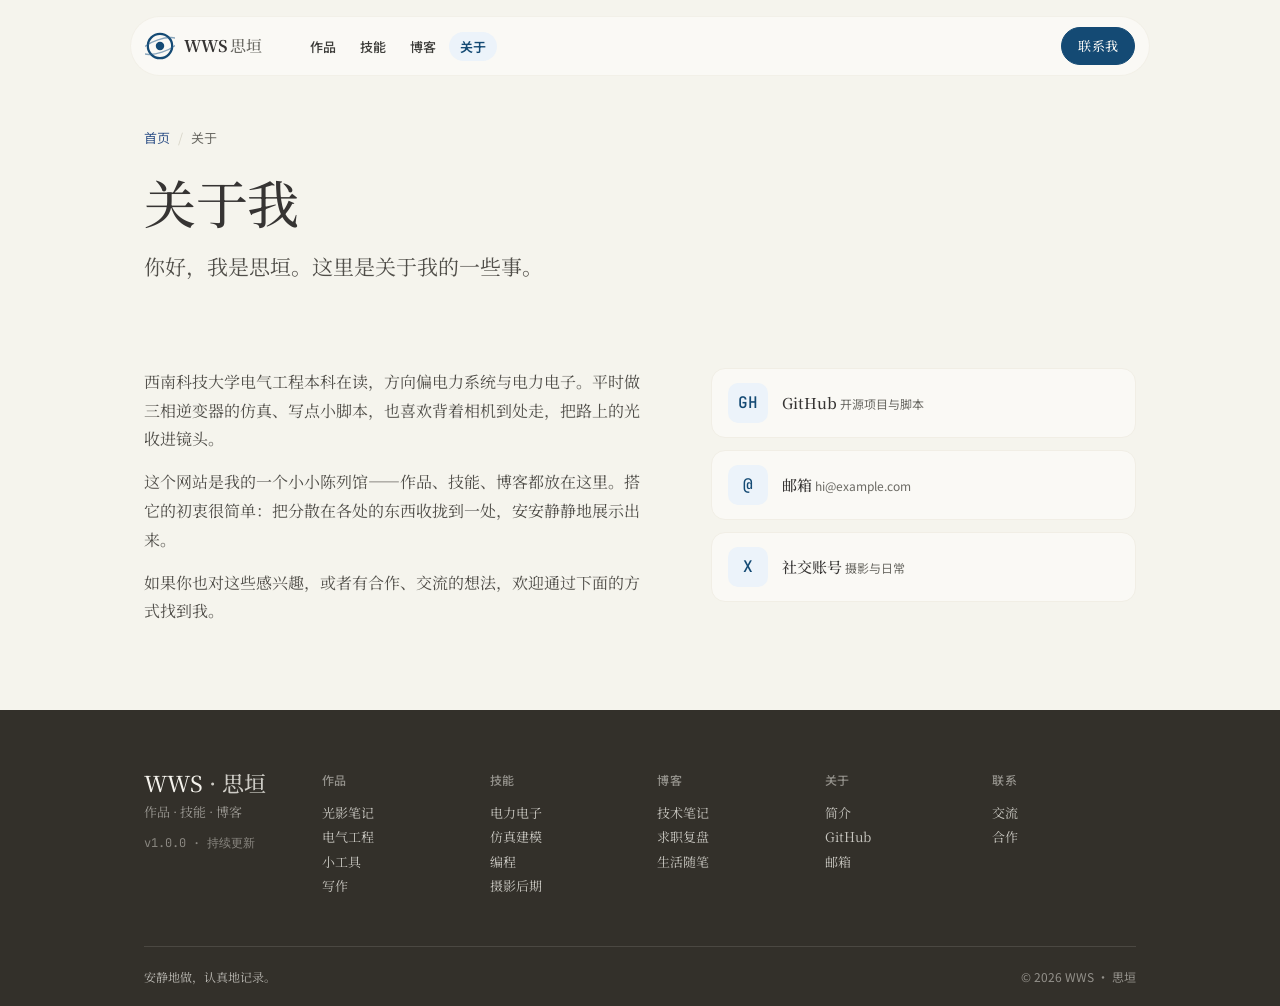
==== about.html @ 66a9cee3 "初始提交：多页面个人作品站" ====
<!doctype html>
<html lang="zh-CN">
<head>
<meta charset="utf-8">
<meta name="viewport" content="width=device-width, initial-scale=1">
<title>关于 · WWS 思垣</title>
<meta name="description" content="关于 WWS。">
<link rel="preconnect" href="https://fonts.googleapis.com">
<link rel="preconnect" href="https://fonts.gstatic.com" crossorigin>
<link href="https://fonts.googleapis.com/css2?family=Noto+Serif+SC:wght@400;500;600;700&family=Noto+Sans+SC:wght@400;500;700&family=JetBrains+Mono:wght@400;500&display=swap" rel="stylesheet">
<link rel="stylesheet" href="styles.css">
</head>
<body>

<a class="skip-link" href="#main">跳到主要内容</a>

<div class="page">

  <header class="nav-wrap">
    <nav class="site-nav" aria-label="主导航">
      <a class="nav-brand" href="index.html">
        <svg class="brand-mark" viewBox="0 0 32 32" aria-hidden="true">
          <circle cx="16" cy="16" r="13" fill="none" stroke="#144a74" stroke-width="2.4"/>
          <ellipse cx="16" cy="16" rx="20" ry="7" fill="none" stroke="#2d618c" stroke-width="1.4" opacity="0.55" transform="rotate(-18 16 16)"/>
          <circle cx="16" cy="16" r="4.5" fill="#144a74"/>
        </svg>
        <b>WWS<span class="cn">思垣</span></b>
      </a>
      <div class="nav-links">
        <a href="works.html">作品</a>
        <a href="skills.html">技能</a>
        <a href="blog.html">博客</a>
        <a href="about.html" class="active" aria-current="page">关于</a>
      </div>
      <div class="nav-actions">
        <a class="btn-primary btn-sm" href="about.html#contact">联系我</a>
      </div>
    </nav>
  </header>

  <main id="main">

    <section class="page-hero">
      <nav class="crumb"><a href="index.html">首页</a><span class="sep">/</span>关于</nav>
      <h1>关于我</h1>
      <p class="lede">你好，我是思垣。这里是关于我的一些事。</p>
    </section>

    <div class="about-wrap">
      <div class="about-bio">
        <p>西南科技大学电气工程本科在读，方向偏电力系统与电力电子。平时做三相逆变器的仿真、写点小脚本，也喜欢背着相机到处走，把路上的光收进镜头。</p>
        <p>这个网站是我的一个小小陈列馆——作品、技能、博客都放在这里。搭它的初衷很简单：把分散在各处的东西收拢到一处，安安静静地展示出来。</p>
        <p>如果你也对这些感兴趣，或者有合作、交流的想法，欢迎通过下面的方式找到我。</p>
      </div>

      <div class="contact-cards" id="contact">
        <a class="contact-card" href="about.html">
          <span class="contact-glyph">GH</span>
          <span class="contact-meta">
            <span class="contact-handle">GitHub</span>
            <span class="contact-sub">开源项目与脚本</span>
          </span>
        </a>
        <a class="contact-card" href="mailto:hi@example.com">
          <span class="contact-glyph">@</span>
          <span class="contact-meta">
            <span class="contact-handle">邮箱</span>
            <span class="contact-sub">hi@example.com</span>
          </span>
        </a>
        <a class="contact-card" href="about.html">
          <span class="contact-glyph">X</span>
          <span class="contact-meta">
            <span class="contact-handle">社交账号</span>
            <span class="contact-sub">摄影与日常</span>
          </span>
        </a>
      </div>
    </div>
  </main>
</div>

<footer class="foot">
  <div class="foot-inner">
    <div class="foot-top">
      <div class="mark">
        <div class="wm-name">WWS<span class="cn"> · 思垣</span></div>
        <div class="wm-sub">作品 · 技能 · 博客</div>
        <div class="wm-ver">v1.0.0 · 持续更新</div>
      </div>
      <div class="foot-cols">
        <div class="foot-col">
          <div class="foot-col-title">作品</div>
          <a href="works.html">光影笔记</a>
          <a href="works.html">电气工程</a>
          <a href="works.html">小工具</a>
          <a href="works.html">写作</a>
        </div>
        <div class="foot-col">
          <div class="foot-col-title">技能</div>
          <a href="skills.html">电力电子</a>
          <a href="skills.html">仿真建模</a>
          <a href="skills.html">编程</a>
          <a href="skills.html">摄影后期</a>
        </div>
        <div class="foot-col">
          <div class="foot-col-title">博客</div>
          <a href="blog.html">技术笔记</a>
          <a href="blog.html">求职复盘</a>
          <a href="blog.html">生活随笔</a>
        </div>
        <div class="foot-col">
          <div class="foot-col-title">关于</div>
          <a href="about.html">简介</a>
          <a href="about.html">GitHub</a>
          <a href="about.html">邮箱</a>
        </div>
        <div class="foot-col">
          <div class="foot-col-title">联系</div>
          <a href="about.html#contact">交流</a>
          <a href="about.html#contact">合作</a>
        </div>
      </div>
    </div>
    <div class="foot-bottom">
      <span class="ethos">安静地做，认真地记录。</span>
      <span>© 2026 WWS · 思垣</span>
    </div>
  </div>
</footer>

</body>
</html>
---- styles.css ----
﻿/* ==========================================================================
   个人作品站 — 设计系统
   风格参考 Mole (mole.fit)：暖色羊皮纸底 + 深海军蓝 + 衬线大标题 + 胶囊导航
   ========================================================================== */

:root {
  /* 底色 */
  --ivory: #faf9f5;          /* 导航 / 按钮底 */
  --parchment: #f5f4ed;      /* 页面主底 */
  --warm-sand: #e8e6dc;      /* 暖沙色 */
  --border-soft: #f1eee5;    /* 柔和描边 */
  --line: #d8d5c8;           /* 发丝线 */
  --line-faint: #edebe1;

  /* 品牌蓝 */
  --brand: #144a74;          /* 深海军蓝 —— 主按钮 */
  --brand-light: #2d618c;
  --brand-tint: #ecf3fa;     /* 浅蓝标签底 */
  --ink: #34558a;            /* 链接蓝 */

  /* 文字色 */
  --near-black: #363433;     /* 大标题 */
  --dark-warm: #3d3d3a;      /* 区块标题 */
  --olive: #504e49;          /* 正文 / 导语 */
  --stone: #6b6a64;          /* 弱化文字 */
  --stone-soft: #8b8a84;

  /* 页脚深色带 */
  --mole-dark: #33302a;
  --mole-ink: #f4f2ec;

  /* 字体 */
  --serif: "Noto Serif SC", "Songti SC", "Source Han Serif SC", "STSong", "SimSun", Georgia, serif;
  --sans: "Noto Sans SC", "PingFang SC", "Hiragino Sans GB", "Microsoft YaHei", -apple-system, BlinkMacSystemFont, sans-serif;
  --mono: "JetBrains Mono", "SF Mono", "Fira Code", Consolas, "Courier New", monospace;

  /* 字号 */
  --text-wordmark: 84px;
  --text-section: 32px;
  --text-title: 21px;
  --text-lede: 16px;
  --text-body: 15px;
  --text-meta: 13px;

  /* 布局 */
  --page-max-width: 1120px;
  --page-desktop-inset: 64px;
  --section-gap: 84px;

  /* 动效 */
  --ease: cubic-bezier(0.4, 0, 0.2, 1);
}

/* ==========================================================================
   基础重置
   ========================================================================== */
*, *::before, *::after { box-sizing: border-box; }

html {
  scroll-behavior: smooth;
  -webkit-text-size-adjust: 100%;
}

body {
  margin: 0;
  font-family: var(--sans);
  font-size: var(--text-body);
  line-height: 1.6;
  color: var(--olive);
  background: var(--parchment);
  -webkit-font-smoothing: antialiased;
  -moz-osx-font-smoothing: grayscale;
  text-rendering: optimizeLegibility;
}

a {
  color: var(--ink);
  text-decoration: none;
  transition: color 0.15s;
}

img, svg { display: block; max-width: 100%; }
ul, ol { margin: 0; padding: 0; list-style: none; }
h1, h2, h3, h4, p, figure { margin: 0; }

/* ==========================================================================
   页面容器
   ========================================================================== */
.page {
  max-width: var(--page-max-width);
  margin: 0 auto;
  background: var(--parchment);
  padding: 16px var(--page-desktop-inset) 0;
  animation: fadeIn 0.5s var(--ease) both;
}

@keyframes fadeIn {
  from { opacity: 0; transform: translateY(6px); }
  to { opacity: 1; transform: translateY(0); }
}

.skip-link {
  position: absolute;
  left: -9999px;
  top: 0;
  padding: 10px 18px;
  background: var(--brand);
  color: var(--ivory);
  border-radius: 0 0 10px 0;
  z-index: 999;
}
.skip-link:focus { left: 0; }

/* ==========================================================================
   导航 —— 悬浮胶囊
   ========================================================================== */
.nav-wrap {
  position: sticky;
  top: 16px;
  z-index: 60;
  margin: 0 -14px 40px;
}

.site-nav {
  display: flex;
  align-items: center;
  gap: 20px;
  padding: 10px 14px;
  min-height: 55px;
  border-radius: 999px;
  background: var(--ivory);
  border: 1px solid color-mix(in srgb, var(--border-soft) 80%, transparent);
  color: var(--brand);
  font-family: var(--serif);
}

.nav-brand {
  display: flex;
  align-items: center;
  gap: 9px;
  color: var(--near-black);
  flex: none;
}
.nav-brand .brand-mark {
  width: 30px;
  height: 30px;
  display: block;
}
.nav-brand b {
  font-size: var(--text-lede);
  font-weight: 700;
  letter-spacing: 0.1px;
  line-height: 1;
}
.nav-brand .cn {
  font-weight: 500;
  color: var(--stone);
  margin-left: 2px;
}

.nav-links {
  display: flex;
  gap: 2px;
  margin: 0 0 0 16px;
}
.nav-links a {
  color: var(--dark-warm);
  font-family: var(--sans);
  font-size: var(--text-meta);
  font-weight: 500;
  line-height: 1;
  padding: 8px 11px;
  border-radius: 999px;
  white-space: nowrap;
  transition: color 0.15s, background 0.15s;
}
@media (hover: hover) {
  .nav-links a:hover {
    color: var(--ink);
    background: color-mix(in srgb, var(--brand-tint) 62%, transparent);
  }
}

.nav-actions {
  display: flex;
  align-items: center;
  gap: 14px;
  flex: 0 0 auto;
  margin-left: auto;
}

/* ==========================================================================
   按钮
   ========================================================================== */
.btn-primary,
.btn-ghost {
  display: inline-flex;
  align-items: center;
  justify-content: center;
  gap: 8px;
  font-family: var(--serif);
  font-weight: 500;
  font-size: var(--text-body);
  line-height: 1.55;
  letter-spacing: 0.2px;
  padding: 13px 28px;
  border-radius: 999px;
  cursor: pointer;
  transition: background 0.15s, border-color 0.15s, color 0.15s, transform 0.15s;
}

.btn-primary {
  background: var(--brand);
  color: var(--ivory);
  border: 1px solid var(--brand);
  min-width: 158px;
  font-variant-numeric: lining-nums tabular-nums;
}
@media (hover: hover) {
  .btn-primary:hover {
    background: var(--brand-light);
    border-color: var(--brand-light);
    color: var(--ivory);
  }
}

.btn-ghost {
  color: var(--near-black);
  background: var(--ivory);
  border: 1px solid var(--line);
  font-variant-numeric: lining-nums tabular-nums;
}
@media (hover: hover) {
  .btn-ghost:hover {
    border-color: var(--brand-light);
    color: var(--brand);
  }
}

.btn-sm {
  font-size: 13px;
  padding: 8px 16px;
  min-width: 0;
}

/* ==========================================================================
   Hero
   ========================================================================== */
.hero { margin-bottom: var(--section-gap); }

.hero h1 {
  text-align: left;
  font-family: var(--serif);
  font-weight: 400;
  font-size: var(--text-wordmark);
  line-height: 1.02;
  letter-spacing: -1.2px;
  margin: 0 0 40px;
  color: var(--near-black);
}
.hero h1 .cn {
  display: inline-block;
  letter-spacing: 0;
  color: var(--near-black);
  font-weight: 400;
}

.hero .tagline {
  font-family: var(--serif);
  font-weight: 400;
  font-size: var(--text-title);
  line-height: 1.6;
  color: var(--olive);
  margin: 0 0 16px;
  max-width: 940px;
}

.hero-trust {
  color: var(--stone);
  font-size: var(--text-meta);
  margin: 0 0 32px;
}

.hero-cta {
  display: flex;
  align-items: center;
  flex-wrap: wrap;
  gap: 12px 24px;
  margin-top: 0;
}

/* ==========================================================================
   区块标题
   ========================================================================== */
.section {
  margin-bottom: var(--section-gap);
  scroll-margin-top: 96px;
}

.section-head { margin-bottom: 20px; }

.section-title {
  font-family: var(--serif);
  font-weight: 500;
  font-size: var(--text-section);
  line-height: 1.2;
  color: var(--dark-warm);
  margin: 0;
  letter-spacing: -0.3px;
}

.section-eyebrow {
  font-family: var(--sans);
  font-size: var(--text-meta);
  font-weight: 500;
  color: var(--brand);
  letter-spacing: 0.04em;
  margin: 0 0 10px;
}

.section-lede {
  font-family: var(--serif);
  font-weight: 400;
  font-size: var(--text-lede);
  line-height: 1.6;
  color: var(--olive);
  margin: 12px 0 0;
}

/* ==========================================================================
   作品 —— 行星卡片
   ========================================================================== */
.feature-cards {
  display: flex;
  flex-direction: column;
  gap: 0;
  margin-top: 48px;
}

.fcard {
  display: grid;
  grid-template-columns: minmax(0, 200px) minmax(0, 584px);
  justify-content: space-between;
  gap: 24px 64px;
  align-items: start;
}

.fcard + .fcard {
  position: relative;
  margin-top: 44px;
  padding-top: 60px;
}
.fcard + .fcard::before {
  content: "";
  position: absolute;
  top: 0;
  left: 0;
  right: 0;
  height: 16px;
  background: url("data:image/svg+xml,%3Csvg xmlns='http://www.w3.org/2000/svg' viewBox='0 0 600 16' preserveAspectRatio='none'%3E%3Cpath d='M0,14 Q300,-8 600,14' fill='none' stroke='%23b2ae9e' stroke-opacity='0.22' stroke-width='1'/%3E%3C/svg%3E") no-repeat center / 100% 100%;
}
.fcard + .fcard::after {
  content: "";
  position: absolute;
  top: 11.8px;
  left: 0;
  width: 4.4px;
  height: 4.4px;
  border-radius: 50%;
  background: var(--stone-soft);
  opacity: 0.55;
}

.fcard:nth-child(even) .fcard-media { order: 2; }

.fcard-media { margin: 0; width: 200px; }

.fcard-body { min-width: 0; }

.fcard-name {
  font-family: var(--serif);
  font-weight: 500;
  font-size: var(--text-title);
  color: var(--dark-warm);
  margin: 0 0 16px;
  line-height: 1.2;
}
.fcard-name .tag {
  display: inline-block;
  font-family: var(--sans);
  font-size: 12px;
  font-weight: 500;
  color: var(--brand);
  background: var(--brand-tint);
  border: 1px solid var(--border-soft);
  border-radius: 4px;
  padding: 1px 6px;
  margin-left: 8px;
  vertical-align: 2px;
  white-space: nowrap;
}

.fcard-points li {
  position: relative;
  font-family: var(--serif);
  font-size: var(--text-body);
  line-height: 1.75;
  color: var(--olive);
  padding-left: 16px;
}
.fcard-points li::before {
  content: "";
  position: absolute;
  left: 0;
  top: 0.72em;
  width: 5px;
  height: 5px;
  border-radius: 50%;
  background: color-mix(in srgb, var(--brand) 38%, transparent);
}
.fcard-points li + li { margin-top: 2px; }

/* ---- 作品图标（纯线条简笔画，颜色由 --p-* 变量驱动） ---- */
.work-icon {
  position: relative;
  width: 200px;
  height: 200px;
  display: flex;
  align-items: center;
  justify-content: center;
  color: var(--p-mid);
  animation: planetFloat 7s ease-in-out infinite;
  transition: color 0.2s var(--ease);
}
.work-icon svg {
  width: 116px;
  height: 116px;
  fill: none;
  stroke: currentColor;
  stroke-width: 1.5;
  stroke-linecap: round;
  stroke-linejoin: round;
}
.fcard:hover .work-icon { color: var(--p-dark); }

/* 作品图标配色 */
.c-amber     { --p-light: #eacf9a; --p-mid: #c99755; --p-dark: #8a6a35; --p-ring: #b88945; }
.c-navy      { --p-light: #5d8cb8; --p-mid: #2d618c; --p-dark: #144a74; --p-ring: #34558a; }
.c-sage      { --p-light: #9cbfa8; --p-mid: #6f9a80; --p-dark: #4a6b57; --p-ring: #5c7f68; }
.c-terracotta{ --p-light: #d6a393; --p-mid: #b07a68; --p-dark: #7d5345; --p-ring: #a0695a; }
.c-slate     { --p-light: #9aadc4; --p-mid: #6b829e; --p-dark: #475a70; --p-ring: #5c7088; }
.c-rose      { --p-light: #e0aec3; --p-mid: #b87899; --p-dark: #8a526f; --p-ring: #a26480; }

@keyframes planetFloat {
  0%, 100% { transform: translateY(0); }
  50% { transform: translateY(-6px); }
}

/* ==========================================================================
   技能 —— 网格墙
   ========================================================================== */
.skill-grid {
  display: grid;
  grid-template-columns: repeat(5, minmax(0, 1fr));
  gap: 28px 20px;
  margin-top: 44px;
}

.skill-tile {
  display: flex;
  flex-direction: column;
  align-items: center;
  gap: 10px;
  text-align: center;
  color: var(--dark-warm);
  text-decoration: none;
}
.skill-glyph {
  display: flex;
  align-items: center;
  justify-content: center;
  width: 56px;
  height: 56px;
  border-radius: 16px;
  background: var(--ivory);
  border: 1px solid var(--line);
  font-family: var(--mono);
  font-size: 18px;
  font-weight: 500;
  color: var(--brand);
  transition: transform 0.18s var(--ease), border-color 0.18s, background 0.18s;
}
@media (hover: hover) {
  .skill-tile:hover .skill-glyph {
    transform: translateY(-3px);
    border-color: var(--brand-light);
    background: var(--brand-tint);
  }
}
.skill-name {
  font-family: var(--serif);
  font-size: var(--text-meta);
  line-height: 1.4;
  max-width: 100%;
}

/* ==========================================================================
   博客 —— 文章卡片
   ========================================================================== */
.blog-cards {
  display: grid;
  grid-template-columns: repeat(3, minmax(0, 1fr));
  gap: 16px;
  margin-top: 44px;
}

.blog-card {
  display: flex;
  flex-direction: column;
  padding: 22px 22px 20px;
  background: linear-gradient(180deg, var(--ivory) 0%, var(--parchment) 100%);
  border: 1px solid var(--border-soft);
  border-radius: 16px;
  color: inherit;
  text-decoration: none;
  transition: border-color 0.18s var(--ease), transform 0.18s var(--ease), box-shadow 0.18s var(--ease);
}
@media (hover: hover) {
  .blog-card:hover {
    border-color: var(--line);
    transform: translateY(-3px);
    box-shadow: 0 8px 24px rgba(54, 52, 51, 0.07);
  }
}

.blog-card-date {
  font-family: var(--mono);
  font-size: 12px;
  color: var(--stone);
  letter-spacing: 0.02em;
  margin: 0 0 12px;
}
.blog-card-title {
  font-family: var(--serif);
  font-size: var(--text-lede);
  font-weight: 500;
  line-height: 1.5;
  color: var(--near-black);
  margin: 0 0 8px;
}
.blog-card-desc {
  font-family: var(--serif);
  font-size: var(--text-body);
  line-height: 1.7;
  color: var(--olive);
  margin: 0 0 16px;
}
.blog-card-more {
  margin-top: auto;
  font-family: var(--sans);
  font-size: 13px;
  font-weight: 500;
  color: var(--ink);
}

/* ==========================================================================
   关于 / 联系
   ========================================================================== */
.about-wrap {
  display: grid;
  grid-template-columns: minmax(0, 1.2fr) minmax(0, 1fr);
  gap: 40px 56px;
  margin-top: 44px;
  align-items: start;
}

.about-bio {
  font-family: var(--serif);
  font-size: var(--text-lede);
  line-height: 1.8;
  color: var(--olive);
}
.about-bio p + p { margin-top: 14px; }

.contact-cards {
  display: flex;
  flex-direction: column;
  gap: 12px;
}

.contact-card {
  display: flex;
  align-items: center;
  gap: 14px;
  padding: 14px 16px;
  background: var(--ivory);
  border: 1px solid var(--border-soft);
  border-radius: 14px;
  color: inherit;
  text-decoration: none;
  transition: border-color 0.18s var(--ease), transform 0.18s var(--ease);
}
@media (hover: hover) {
  .contact-card:hover {
    border-color: var(--line);
    transform: translateX(2px);
  }
}
.contact-glyph {
  display: flex;
  align-items: center;
  justify-content: center;
  width: 40px;
  height: 40px;
  flex: none;
  border-radius: 10px;
  background: var(--brand-tint);
  color: var(--brand);
  font-family: var(--mono);
  font-size: 16px;
  font-weight: 500;
}
.contact-meta { min-width: 0; }
.contact-handle {
  font-family: var(--serif);
  font-size: var(--text-body);
  font-weight: 500;
  color: var(--near-black);
  line-height: 1.3;
}
.contact-sub {
  font-family: var(--sans);
  font-size: 12px;
  color: var(--stone);
  line-height: 1.4;
  margin-top: 2px;
}

/* ==========================================================================
   页脚 —— 深色带
   ========================================================================== */
footer.foot {
  margin-top: var(--section-gap);
  background: var(--mole-dark);
  color: color-mix(in srgb, var(--mole-ink) 72%, transparent);
  font-family: var(--serif);
  font-size: var(--text-meta);
}
.foot-inner {
  max-width: var(--page-max-width);
  margin: 0 auto;
  padding: 60px var(--page-desktop-inset) 20px;
}
.foot-top {
  display: flex;
  align-items: flex-start;
  justify-content: space-between;
  gap: 56px;
}
.foot .mark { flex: none; }
.foot .mark .wm-name {
  font-family: var(--serif);
  font-size: 22px;
  font-weight: 500;
  color: var(--mole-ink);
  line-height: 1.2;
}
.foot .mark .wm-name .cn { color: color-mix(in srgb, var(--mole-ink) 80%, transparent); }
.foot .mark .wm-sub {
  margin-top: 6px;
  color: color-mix(in srgb, var(--mole-ink) 55%, transparent);
  line-height: 1.5;
}
.foot .mark .wm-ver {
  margin-top: 12px;
  font-family: var(--mono);
  font-size: 12px;
  color: color-mix(in srgb, var(--mole-ink) 45%, transparent);
}

.foot-cols {
  flex: 1 1 auto;
  display: grid;
  grid-template-columns: repeat(5, minmax(96px, 1fr));
  gap: 12px 24px;
}
.foot-col-title {
  font-family: var(--sans);
  font-size: 12px;
  font-weight: 500;
  color: color-mix(in srgb, var(--mole-ink) 50%, transparent);
  letter-spacing: 0.03em;
  margin: 0 0 12px;
}
.foot-col a {
  display: block;
  color: color-mix(in srgb, var(--mole-ink) 78%, transparent);
  line-height: 1.4;
  padding: 3px 0;
  transition: color 0.15s;
}
@media (hover: hover) {
  .foot-col a:hover { color: var(--mole-ink); }
}

.foot-bottom {
  display: flex;
  align-items: center;
  justify-content: space-between;
  gap: 16px;
  margin-top: 48px;
  padding-top: 20px;
  border-top: 1px solid color-mix(in srgb, var(--mole-ink) 12%, transparent);
  font-family: var(--sans);
  font-size: 12px;
  color: color-mix(in srgb, var(--mole-ink) 50%, transparent);
}
.foot-bottom .ethos {
  font-family: var(--serif);
  color: color-mix(in srgb, var(--mole-ink) 70%, transparent);
}

/* ==========================================================================
   滚动显现动画
   ========================================================================== */
.reveal {
  opacity: 0;
  transform: translateY(20px);
  transition: opacity 0.6s var(--ease), transform 0.6s var(--ease);
}
.reveal.is-visible {
  opacity: 1;
  transform: translateY(0);
}

@media (prefers-reduced-motion: reduce) {
  * { animation: none !important; transition: none !important; }
  .reveal { opacity: 1; transform: none; }
}

/* ==========================================================================
   编辑控制台 UI（仅编辑器使用，不参与站点样式）
   ========================================================================== */
.editor-fab {
  position: fixed;
  right: 22px;
  bottom: 22px;
  z-index: 1000;
  width: 46px;
  height: 46px;
  border-radius: 50%;
  border: none;
  background: var(--brand);
  color: var(--ivory);
  cursor: pointer;
  display: flex;
  align-items: center;
  justify-content: center;
  box-shadow: 0 6px 20px rgba(20, 74, 116, 0.35);
  transition: background 0.15s, transform 0.15s;
}
.editor-fab:hover { background: var(--brand-light); transform: translateY(-2px); }

.editor-drawer {
  position: fixed;
  top: 0;
  right: 0;
  bottom: 0;
  width: min(400px, 94vw);
  z-index: 1001;
  background: var(--ivory);
  border-left: 1px solid var(--line);
  box-shadow: -10px 0 40px rgba(0, 0, 0, 0.14);
  display: flex;
  flex-direction: column;
  transform: translateX(100%);
  transition: transform 0.25s var(--ease);
}
.editor-drawer.open { transform: none; }

.ed-head {
  display: flex;
  align-items: center;
  justify-content: space-between;
  padding: 16px 18px;
  border-bottom: 1px solid var(--line-faint);
}
.ed-head h2 {
  font-family: var(--serif);
  font-size: 18px;
  font-weight: 500;
  color: var(--near-black);
  margin: 0;
}
.ed-head .ed-sub {
  font-family: var(--sans);
  font-size: 11px;
  color: var(--stone);
  margin-top: 2px;
}
.ed-close {
  width: 32px;
  height: 32px;
  border: 1px solid var(--line);
  background: #fff;
  border-radius: 50%;
  cursor: pointer;
  color: var(--stone);
  font-size: 16px;
  line-height: 1;
}
.ed-close:hover { color: var(--brand); border-color: var(--brand-light); }

.ed-toolbar {
  display: flex;
  flex-wrap: wrap;
  gap: 8px;
  padding: 12px 18px;
  border-bottom: 1px solid var(--line-faint);
}
.ed-btn {
  font-family: var(--sans);
  font-size: 12px;
  font-weight: 500;
  padding: 7px 12px;
  border-radius: 8px;
  border: 1px solid var(--line);
  background: #fff;
  color: var(--olive);
  cursor: pointer;
  transition: border-color 0.15s, color 0.15s, background 0.15s;
}
.ed-btn:hover { border-color: var(--brand-light); color: var(--brand); }
.ed-btn.primary { background: var(--brand); border-color: var(--brand); color: #fff; }
.ed-btn.primary:hover { background: var(--brand-light); }
.ed-btn.danger:hover { border-color: #b3261e; color: #b3261e; }

.ed-status {
  width: 100%;
  font-family: var(--sans);
  font-size: 11px;
  color: var(--stone);
  margin: 6px 0 0;
}
.ed-status.ok { color: #3a7a4a; }

.ed-body {
  flex: 1;
  overflow-y: auto;
  padding: 8px 18px 40px;
}

.ed-group {
  border-bottom: 1px solid var(--line-faint);
}
.ed-group-head {
  width: 100%;
  display: flex;
  align-items: center;
  justify-content: space-between;
  background: none;
  border: none;
  padding: 14px 2px;
  cursor: pointer;
  font-family: var(--serif);
  font-size: 15px;
  font-weight: 500;
  color: var(--dark-warm);
  text-align: left;
}
.ed-group-head .chev { transition: transform 0.2s; color: var(--stone); font-size: 12px; }
.ed-group.open .ed-group-head .chev { transform: rotate(90deg); }
.ed-group-panel { display: none; padding: 2px 2px 16px; }
.ed-group.open .ed-group-panel { display: block; }

.ed-field { margin-bottom: 13px; }
.ed-field label {
  display: block;
  font-family: var(--sans);
  font-size: 11px;
  font-weight: 500;
  color: var(--stone);
  margin-bottom: 5px;
}
.ed-field input,
.ed-field textarea,
.ed-field select {
  width: 100%;
  border: 1px solid var(--line);
  border-radius: 8px;
  padding: 8px 10px;
  font-family: var(--sans);
  font-size: 13px;
  color: var(--near-black);
  background: #fff;
  transition: border-color 0.15s;
}
.ed-field input:focus,
.ed-field textarea:focus,
.ed-field select:focus {
  outline: none;
  border-color: var(--brand-light);
}
.ed-field textarea { resize: vertical; min-height: 58px; line-height: 1.5; }
.ed-field .ed-hint {
  font-family: var(--sans);
  font-size: 10.5px;
  color: var(--stone-soft);
  margin-top: 3px;
}

.ed-items { display: flex; flex-direction: column; gap: 10px; }
.ed-item {
  border: 1px solid var(--line);
  border-radius: 10px;
  padding: 10px;
  background: #fff;
}
.ed-item-head {
  display: flex;
  align-items: center;
  justify-content: space-between;
  margin-bottom: 8px;
}
.ed-item-title {
  font-family: var(--sans);
  font-size: 11px;
  font-weight: 500;
  color: var(--stone);
}
.ed-item-ops { display: flex; gap: 4px; }
.ed-icon-btn {
  width: 24px;
  height: 24px;
  border: 1px solid var(--line);
  background: #fff;
  border-radius: 6px;
  cursor: pointer;
  color: var(--stone);
  font-size: 12px;
  line-height: 1;
  display: flex;
  align-items: center;
  justify-content: center;
  padding: 0;
}
.ed-icon-btn:hover { color: var(--brand); border-color: var(--brand-light); }
.ed-icon-btn.danger:hover { color: #b3261e; border-color: #b3261e; }
.ed-item .ed-field { margin-bottom: 8px; }
.ed-item .ed-field:last-child { margin-bottom: 0; }

.ed-add {
  width: 100%;
  padding: 9px;
  border: 1px dashed var(--line);
  border-radius: 10px;
  background: none;
  color: var(--brand);
  font-family: var(--sans);
  font-size: 13px;
  font-weight: 500;
  cursor: pointer;
  transition: border-color 0.15s, background 0.15s;
}
.ed-add:hover { border-color: var(--brand-light); background: var(--brand-tint); }

/* 编辑态高亮（打开面板时给 body 加 .editing） */
body.editing [data-field] { outline: 1px dashed transparent; transition: outline-color 0.15s; }
body.editing [data-field]:hover { outline-color: color-mix(in srgb, var(--brand) 55%, transparent); }

/* ==========================================================================
   响应式
   ========================================================================== */
@media (max-width: 960px) {
  :root { --page-desktop-inset: 28px; --text-wordmark: 56px; --section-gap: 64px; }
  .nav-links { display: none; }
  .fcard {
    grid-template-columns: minmax(0, 150px) minmax(0, 1fr);
    gap: 20px 32px;
  }
  .fcard-media, .work-icon { width: 150px; height: 150px; }
  .work-icon svg { width: 86px; height: 86px; }
  .blog-cards { grid-template-columns: 1fr; }
  .about-wrap { grid-template-columns: 1fr; gap: 32px; }
  .foot-top { flex-direction: column; gap: 32px; }
  .foot-cols { grid-template-columns: repeat(3, minmax(0, 1fr)); }
  .skill-grid { grid-template-columns: repeat(4, minmax(0, 1fr)); }
}

@media (max-width: 640px) {
  :root { --text-wordmark: 44px; --section-gap: 56px; --text-section: 26px; }
  .hero h1 { margin-bottom: 28px; }
  .hero .tagline { font-size: 17px; }
  .hero-trust { flex-wrap: wrap; gap: 4px 12px; }
  .hero-cta .btn-primary, .hero-cta .btn-ghost { min-width: 128px; padding: 0 22px; height: 42px; }
  .fcard { grid-template-columns: 1fr; gap: 16px; }
  .fcard:nth-child(even) .fcard-media { order: 0; }
  .fcard-media { margin: 0 auto; }
  .fcard-name { font-size: 20px; }
  .skill-grid { grid-template-columns: repeat(3, minmax(0, 1fr)); gap: 20px 12px; }
  .skill-glyph { width: 48px; height: 48px; }
  .foot-cols { grid-template-columns: repeat(2, minmax(0, 1fr)); }
  .foot-bottom { flex-direction: column; align-items: flex-start; }
}

/* ==========================================================================
   多页面扩展：导航高亮 / 二级页头 / 面包屑 / 文章正文 / 技能分类
   ========================================================================== */

/* 导航当前页高亮 */
.nav-links a.active {
  color: var(--brand);
  background: var(--brand-tint);
}
.nav-links a[aria-current="page"] {
  color: var(--brand);
  font-weight: 600;
}

/* 二级页页头 */
.page-hero {
  padding-top: 12px;
  margin-bottom: var(--section-gap);
}
.page-hero .crumb {
  font-family: var(--sans);
  font-size: 13px;
  color: var(--stone);
  margin: 0 0 24px;
}
.page-hero .crumb a { color: var(--ink); }
.page-hero .crumb a:hover { color: var(--brand); }
.page-hero .crumb .sep { margin: 0 8px; color: var(--line); }
.page-hero h1 {
  font-family: var(--serif);
  font-weight: 500;
  font-size: 52px;
  line-height: 1.1;
  letter-spacing: -0.5px;
  color: var(--near-black);
  margin: 0 0 20px;
}
.page-hero .lede {
  font-family: var(--serif);
  font-size: var(--text-title);
  line-height: 1.6;
  color: var(--olive);
  max-width: 720px;
  margin: 0;
}

/* 文章正文 */
.article {
  max-width: 760px;
  margin: 0 auto;
  padding-top: 8px;
}
.article-head {
  margin-bottom: 40px;
  padding-bottom: 28px;
  border-bottom: 1px solid var(--line-faint);
}
.article-head h1 {
  font-family: var(--serif);
  font-weight: 500;
  font-size: 38px;
  line-height: 1.25;
  color: var(--near-black);
  margin: 0 0 16px;
}
.article-meta {
  display: flex;
  align-items: center;
  flex-wrap: wrap;
  gap: 8px 14px;
  font-family: var(--sans);
  font-size: 13px;
  color: var(--stone);
}
.article-meta .date { font-family: var(--mono); font-size: 12px; }
.article-meta .tag {
  font-size: 12px;
  color: var(--brand);
  background: var(--brand-tint);
  border: 1px solid var(--border-soft);
  border-radius: 4px;
  padding: 1px 7px;
}
.article-body {
  font-family: var(--serif);
  font-size: var(--text-lede);
  line-height: 1.9;
  color: var(--olive);
}
.article-body h2 {
  font-family: var(--serif);
  font-weight: 500;
  font-size: 26px;
  line-height: 1.3;
  color: var(--dark-warm);
  margin: 44px 0 16px;
}
.article-body h3 {
  font-family: var(--serif);
  font-weight: 500;
  font-size: 20px;
  line-height: 1.35;
  color: var(--dark-warm);
  margin: 32px 0 12px;
}
.article-body p { margin: 0 0 18px; }
.article-body a { color: var(--ink); border-bottom: 1px solid color-mix(in srgb, var(--ink) 30%, transparent); }
.article-body a:hover { color: var(--brand); }
.article-body ul, .article-body ol { margin: 0 0 18px; padding-left: 22px; }
.article-body ul { list-style: disc; }
.article-body ol { list-style: decimal; }
.article-body li { margin: 0 0 6px; }
.article-body blockquote {
  margin: 24px 0;
  padding: 4px 0 4px 20px;
  border-left: 3px solid var(--brand);
  color: var(--stone);
  font-style: normal;
}
.article-body code {
  font-family: var(--mono);
  font-size: 0.86em;
  background: var(--warm-sand);
  border-radius: 5px;
  padding: 1px 6px;
  color: var(--brand);
}
.article-body pre {
  margin: 20px 0;
  padding: 18px 20px;
  background: var(--mole-dark);
  color: var(--mole-ink);
  border-radius: 12px;
  overflow-x: auto;
}
.article-body pre code {
  background: none;
  color: inherit;
  padding: 0;
  font-size: 13px;
  line-height: 1.7;
}

/* 文章底部导航 */
.article-foot {
  margin-top: 48px;
  padding-top: 24px;
  border-top: 1px solid var(--line-faint);
  display: flex;
  justify-content: space-between;
  gap: 16px;
}
.article-foot a {
  font-family: var(--sans);
  font-size: 14px;
  font-weight: 500;
  color: var(--ink);
}
.article-foot a:hover { color: var(--brand); }

/* 技能分类块 */
.skill-section { margin-bottom: 48px; }
.skill-section-head {
  display: flex;
  align-items: baseline;
  gap: 14px;
  margin-bottom: 20px;
}
.skill-section-title {
  font-family: var(--serif);
  font-weight: 500;
  font-size: 22px;
  color: var(--dark-warm);
  margin: 0;
}
.skill-section-count {
  font-family: var(--mono);
  font-size: 12px;
  color: var(--stone);
}
.skill-detail-list {
  display: grid;
  grid-template-columns: repeat(2, minmax(0, 1fr));
  gap: 14px;
}
.skill-detail {
  display: flex;
  gap: 14px;
  align-items: flex-start;
  padding: 16px 18px;
  background: var(--ivory);
  border: 1px solid var(--border-soft);
  border-radius: 14px;
}
.skill-detail .sd-glyph {
  flex: none;
  display: flex;
  align-items: center;
  justify-content: center;
  width: 44px;
  height: 44px;
  border-radius: 12px;
  background: var(--brand-tint);
  color: var(--brand);
  font-family: var(--mono);
  font-size: 15px;
  font-weight: 500;
}
.skill-detail .sd-name {
  font-family: var(--serif);
  font-size: var(--text-body);
  font-weight: 500;
  color: var(--near-black);
  line-height: 1.4;
}
.skill-detail .sd-desc {
  font-family: var(--serif);
  font-size: 13px;
  line-height: 1.6;
  color: var(--stone);
  margin-top: 3px;
}

/* 博客列表页（纵向大卡片） */
.blog-list {
  display: flex;
  flex-direction: column;
  gap: 0;
  margin-top: 8px;
}
.blog-row {
  display: block;
  padding: 26px 4px;
  border-bottom: 1px solid var(--line-faint);
  text-decoration: none;
  color: inherit;
  transition: background 0.18s var(--ease);
}
.blog-row:first-child { border-top: 1px solid var(--line-faint); }
.blog-row:hover { background: color-mix(in srgb, var(--brand-tint) 40%, transparent); }
.blog-row-date {
  font-family: var(--mono);
  font-size: 12px;
  color: var(--stone);
  display: block;
  margin-bottom: 8px;
}
.blog-row-title {
  font-family: var(--serif);
  font-size: var(--text-title);
  font-weight: 500;
  line-height: 1.4;
  color: var(--near-black);
  margin: 0 0 8px;
}
.blog-row-desc {
  font-family: var(--serif);
  font-size: var(--text-body);
  line-height: 1.7;
  color: var(--olive);
  margin: 0 0 12px;
  max-width: 720px;
}
.blog-row-more {
  font-family: var(--sans);
  font-size: 13px;
  font-weight: 500;
  color: var(--ink);
}

@media (max-width: 640px) {
  .page-hero h1 { font-size: 38px; }
  .article-head h1 { font-size: 28px; }
  .skill-detail-list { grid-template-columns: 1fr; }
}
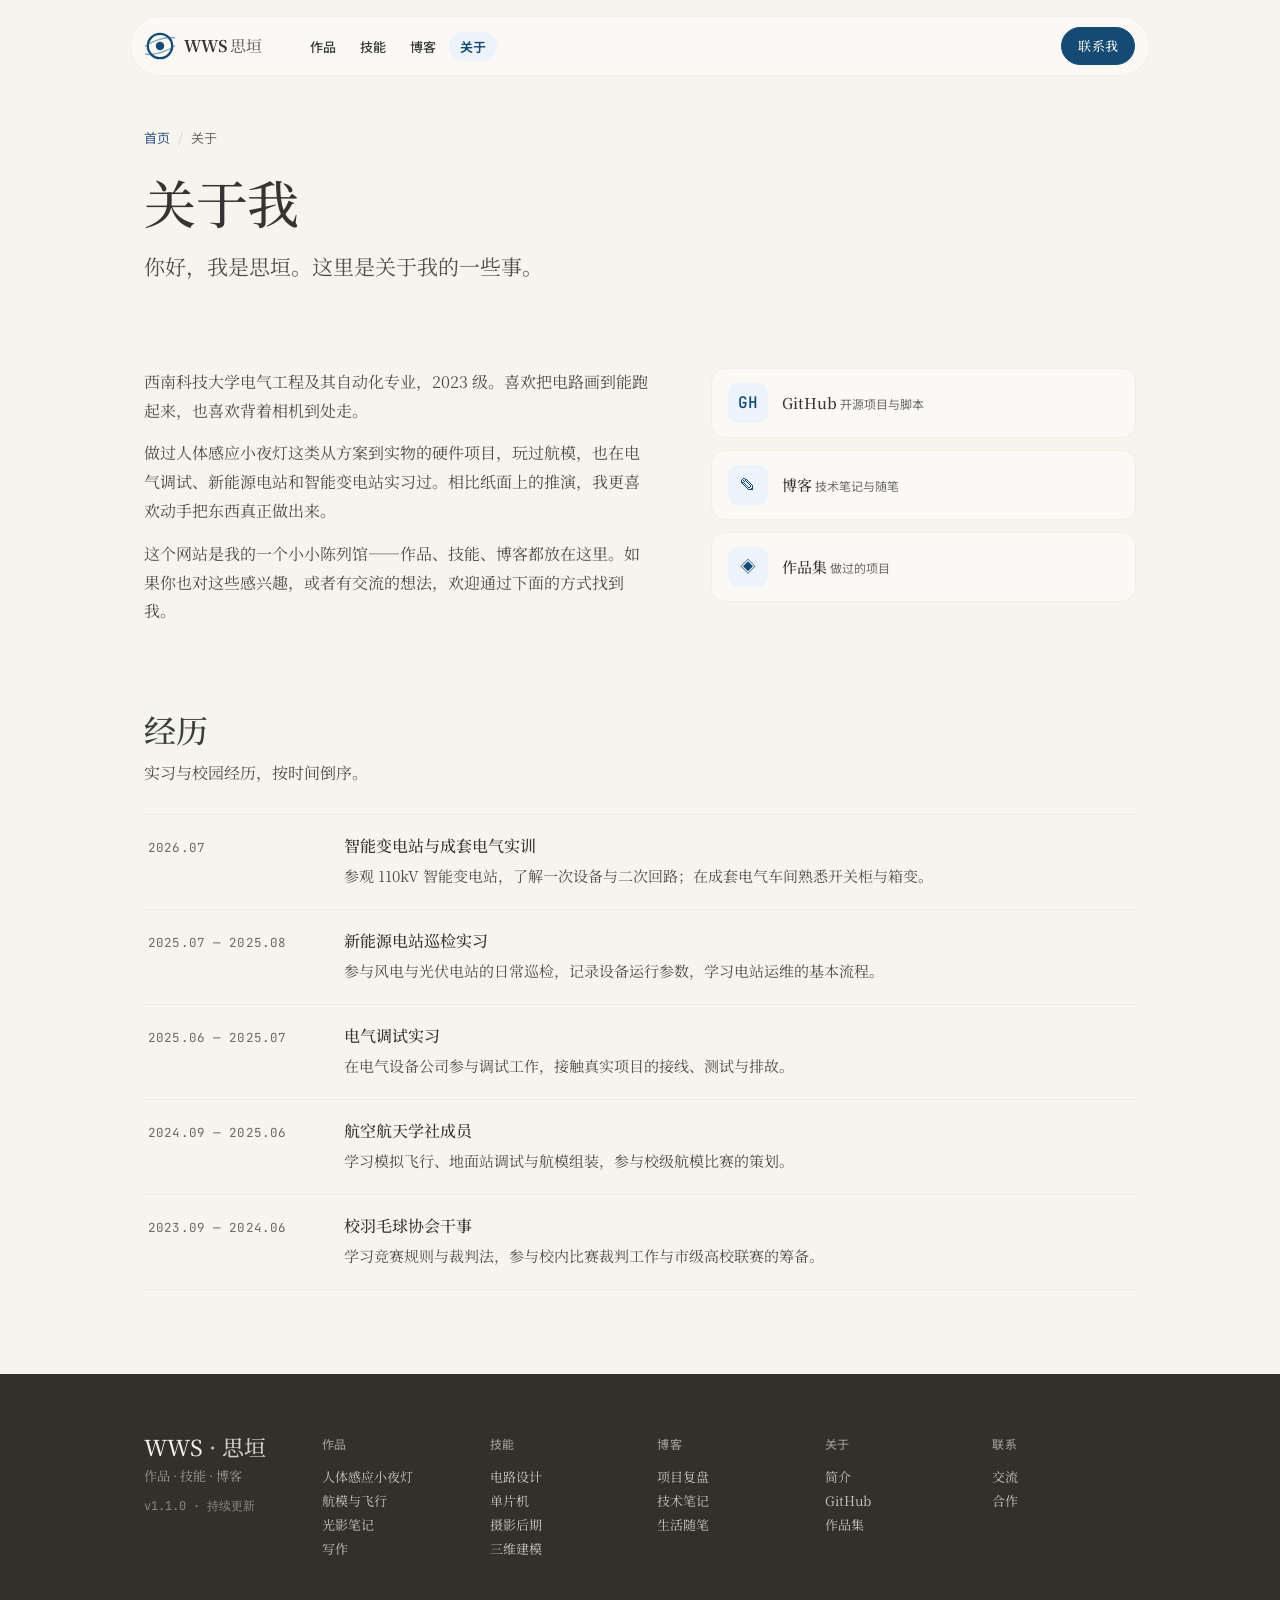
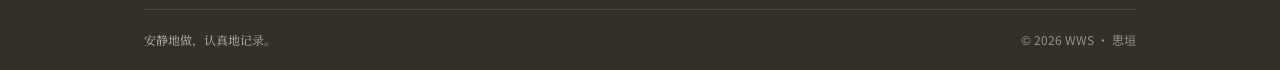
==== commit 82fde542: "内容更新为简历真实信息（脱敏）；编辑器扩展至全部6页并仅本机可见" ====
--- a/about.html
+++ b/about.html
@@ -10,7 +10,7 @@
 <link href="https://fonts.googleapis.com/css2?family=Noto+Serif+SC:wght@400;500;600;700&family=Noto+Sans+SC:wght@400;500;700&family=JetBrains+Mono:wght@400;500&display=swap" rel="stylesheet">
 <link rel="stylesheet" href="styles.css">
 </head>
-<body>
+<body data-page="about">
 
 <a class="skip-link" href="#main">跳到主要内容</a>
 
@@ -42,41 +42,86 @@
 
     <section class="page-hero">
       <nav class="crumb"><a href="index.html">首页</a><span class="sep">/</span>关于</nav>
-      <h1>关于我</h1>
-      <p class="lede">你好，我是思垣。这里是关于我的一些事。</p>
+      <h1 data-field="page.title" data-label="页面标题" data-group="页头">关于我</h1>
+      <p class="lede" data-field="page.lede" data-label="页面导语" data-type="textarea" data-group="页头">你好，我是思垣。这里是关于我的一些事。</p>
     </section>
 
     <div class="about-wrap">
       <div class="about-bio">
-        <p>西南科技大学电气工程本科在读，方向偏电力系统与电力电子。平时做三相逆变器的仿真、写点小脚本，也喜欢背着相机到处走，把路上的光收进镜头。</p>
-        <p>这个网站是我的一个小小陈列馆——作品、技能、博客都放在这里。搭它的初衷很简单：把分散在各处的东西收拢到一处，安安静静地展示出来。</p>
-        <p>如果你也对这些感兴趣，或者有合作、交流的想法，欢迎通过下面的方式找到我。</p>
+        <p data-field="bio.1" data-label="简介第一段" data-type="textarea" data-group="简介">西南科技大学电气工程及其自动化专业，2023 级。喜欢把电路画到能跑起来，也喜欢背着相机到处走。</p>
+        <p data-field="bio.2" data-label="简介第二段" data-type="textarea" data-group="简介">做过人体感应小夜灯这类从方案到实物的硬件项目，玩过航模，也在电气调试、新能源电站和智能变电站实习过。相比纸面上的推演，我更喜欢动手把东西真正做出来。</p>
+        <p data-field="bio.3" data-label="简介第三段" data-type="textarea" data-group="简介">这个网站是我的一个小小陈列馆——作品、技能、博客都放在这里。如果你也对这些感兴趣，或者有交流的想法，欢迎通过下面的方式找到我。</p>
       </div>
 
-      <div class="contact-cards" id="contact">
-        <a class="contact-card" href="about.html">
-          <span class="contact-glyph">GH</span>
+      <div class="contact-cards" id="contact" data-list="contact" data-label="联系卡片">
+        <a class="contact-card" href="https://github.com/look4you-yuan" data-item>
+          <span class="contact-glyph" data-field="glyph" data-label="图标字">GH</span>
           <span class="contact-meta">
-            <span class="contact-handle">GitHub</span>
-            <span class="contact-sub">开源项目与脚本</span>
+            <span class="contact-handle" data-field="handle" data-label="名称">GitHub</span>
+            <span class="contact-sub" data-field="sub" data-label="说明">开源项目与脚本</span>
           </span>
         </a>
-        <a class="contact-card" href="mailto:hi@example.com">
-          <span class="contact-glyph">@</span>
+        <a class="contact-card" href="blog.html" data-item>
+          <span class="contact-glyph" data-field="glyph" data-label="图标字">✎</span>
           <span class="contact-meta">
-            <span class="contact-handle">邮箱</span>
-            <span class="contact-sub">hi@example.com</span>
+            <span class="contact-handle" data-field="handle" data-label="名称">博客</span>
+            <span class="contact-sub" data-field="sub" data-label="说明">技术笔记与随笔</span>
           </span>
         </a>
-        <a class="contact-card" href="about.html">
-          <span class="contact-glyph">X</span>
+        <a class="contact-card" href="works.html" data-item>
+          <span class="contact-glyph" data-field="glyph" data-label="图标字">◈</span>
           <span class="contact-meta">
-            <span class="contact-handle">社交账号</span>
-            <span class="contact-sub">摄影与日常</span>
+            <span class="contact-handle" data-field="handle" data-label="名称">作品集</span>
+            <span class="contact-sub" data-field="sub" data-label="说明">做过的项目</span>
           </span>
         </a>
       </div>
     </div>
+
+    <section class="exp-section">
+      <div class="section-head">
+        <h2 class="section-title" data-field="exp.title" data-label="区块标题" data-group="经历">经历</h2>
+        <p class="section-lede" data-field="exp.lede" data-label="导语" data-type="textarea" data-group="经历">实习与校园经历，按时间倒序。</p>
+      </div>
+      <ul class="exp-list" data-list="exp" data-label="经历条目">
+        <li class="exp-item" data-item>
+          <span class="exp-time" data-field="time" data-label="时间">2026.07</span>
+          <span class="exp-body">
+            <span class="exp-name" data-field="name" data-label="标题">智能变电站与成套电气实训</span>
+            <span class="exp-desc" data-field="desc" data-label="说明">参观 110kV 智能变电站，了解一次设备与二次回路；在成套电气车间熟悉开关柜与箱变。</span>
+          </span>
+        </li>
+        <li class="exp-item" data-item>
+          <span class="exp-time" data-field="time" data-label="时间">2025.07 — 2025.08</span>
+          <span class="exp-body">
+            <span class="exp-name" data-field="name" data-label="标题">新能源电站巡检实习</span>
+            <span class="exp-desc" data-field="desc" data-label="说明">参与风电与光伏电站的日常巡检，记录设备运行参数，学习电站运维的基本流程。</span>
+          </span>
+        </li>
+        <li class="exp-item" data-item>
+          <span class="exp-time" data-field="time" data-label="时间">2025.06 — 2025.07</span>
+          <span class="exp-body">
+            <span class="exp-name" data-field="name" data-label="标题">电气调试实习</span>
+            <span class="exp-desc" data-field="desc" data-label="说明">在电气设备公司参与调试工作，接触真实项目的接线、测试与排故。</span>
+          </span>
+        </li>
+        <li class="exp-item" data-item>
+          <span class="exp-time" data-field="time" data-label="时间">2024.09 — 2025.06</span>
+          <span class="exp-body">
+            <span class="exp-name" data-field="name" data-label="标题">航空航天学社成员</span>
+            <span class="exp-desc" data-field="desc" data-label="说明">学习模拟飞行、地面站调试与航模组装，参与校级航模比赛的策划。</span>
+          </span>
+        </li>
+        <li class="exp-item" data-item>
+          <span class="exp-time" data-field="time" data-label="时间">2023.09 — 2024.06</span>
+          <span class="exp-body">
+            <span class="exp-name" data-field="name" data-label="标题">校羽毛球协会干事</span>
+            <span class="exp-desc" data-field="desc" data-label="说明">学习竞赛规则与裁判法，参与校内比赛裁判工作与市级高校联赛的筹备。</span>
+          </span>
+        </li>
+      </ul>
+    </section>
+
   </main>
 </div>
 
@@ -86,34 +131,34 @@
       <div class="mark">
         <div class="wm-name">WWS<span class="cn"> · 思垣</span></div>
         <div class="wm-sub">作品 · 技能 · 博客</div>
-        <div class="wm-ver">v1.0.0 · 持续更新</div>
+        <div class="wm-ver">v1.1.0 · 持续更新</div>
       </div>
       <div class="foot-cols">
         <div class="foot-col">
           <div class="foot-col-title">作品</div>
+          <a href="works.html">人体感应小夜灯</a>
+          <a href="works.html">航模与飞行</a>
           <a href="works.html">光影笔记</a>
-          <a href="works.html">电气工程</a>
-          <a href="works.html">小工具</a>
           <a href="works.html">写作</a>
         </div>
         <div class="foot-col">
           <div class="foot-col-title">技能</div>
-          <a href="skills.html">电力电子</a>
-          <a href="skills.html">仿真建模</a>
-          <a href="skills.html">编程</a>
+          <a href="skills.html">电路设计</a>
+          <a href="skills.html">单片机</a>
           <a href="skills.html">摄影后期</a>
+          <a href="skills.html">三维建模</a>
         </div>
         <div class="foot-col">
           <div class="foot-col-title">博客</div>
+          <a href="blog.html">项目复盘</a>
           <a href="blog.html">技术笔记</a>
-          <a href="blog.html">求职复盘</a>
           <a href="blog.html">生活随笔</a>
         </div>
         <div class="foot-col">
           <div class="foot-col-title">关于</div>
           <a href="about.html">简介</a>
-          <a href="about.html">GitHub</a>
-          <a href="about.html">邮箱</a>
+          <a href="https://github.com/look4you-yuan">GitHub</a>
+          <a href="works.html">作品集</a>
         </div>
         <div class="foot-col">
           <div class="foot-col-title">联系</div>
@@ -129,5 +174,14 @@
   </div>
 </footer>
 
+<button class="editor-fab" type="button" title="打开内容控制台（Ctrl/Cmd+E）" aria-label="打开内容控制台">
+  <svg viewBox="0 0 24 24" width="20" height="20" fill="none" stroke="currentColor" stroke-width="2" stroke-linecap="round" stroke-linejoin="round" aria-hidden="true">
+    <path d="M12 20h9"></path><path d="M16.5 3.5a2.12 2.12 0 0 1 3 3L7 19l-4 1 1-4Z"></path>
+  </svg>
+</button>
+<div id="editor-drawer" class="editor-drawer" hidden></div>
+
+<script src="editor.js"></script>
+
 </body>
 </html>
--- a/styles.css
+++ b/styles.css
@@ -1278,3 +1278,45 @@
   .article-head h1 { font-size: 28px; }
   .skill-detail-list { grid-template-columns: 1fr; }
 }
+
+/* ---- 经历时间线 ---- */
+.exp-section { margin-top: var(--section-gap); }
+.exp-list {
+  margin-top: 28px;
+  border-top: 1px solid var(--line-faint);
+}
+.exp-item {
+  display: grid;
+  grid-template-columns: 172px minmax(0, 1fr);
+  gap: 24px;
+  padding: 20px 4px;
+  border-bottom: 1px solid var(--line-faint);
+  align-items: baseline;
+}
+.exp-time {
+  font-family: var(--mono);
+  font-size: 12.5px;
+  color: var(--stone);
+  letter-spacing: 0.01em;
+  white-space: nowrap;
+}
+.exp-name {
+  display: block;
+  font-family: var(--serif);
+  font-size: var(--text-lede);
+  font-weight: 500;
+  color: var(--near-black);
+  line-height: 1.4;
+}
+.exp-desc {
+  display: block;
+  font-family: var(--serif);
+  font-size: var(--text-body);
+  line-height: 1.7;
+  color: var(--olive);
+  margin-top: 6px;
+}
+
+@media (max-width: 640px) {
+  .exp-item { grid-template-columns: 1fr; gap: 6px; padding: 16px 2px; }
+}
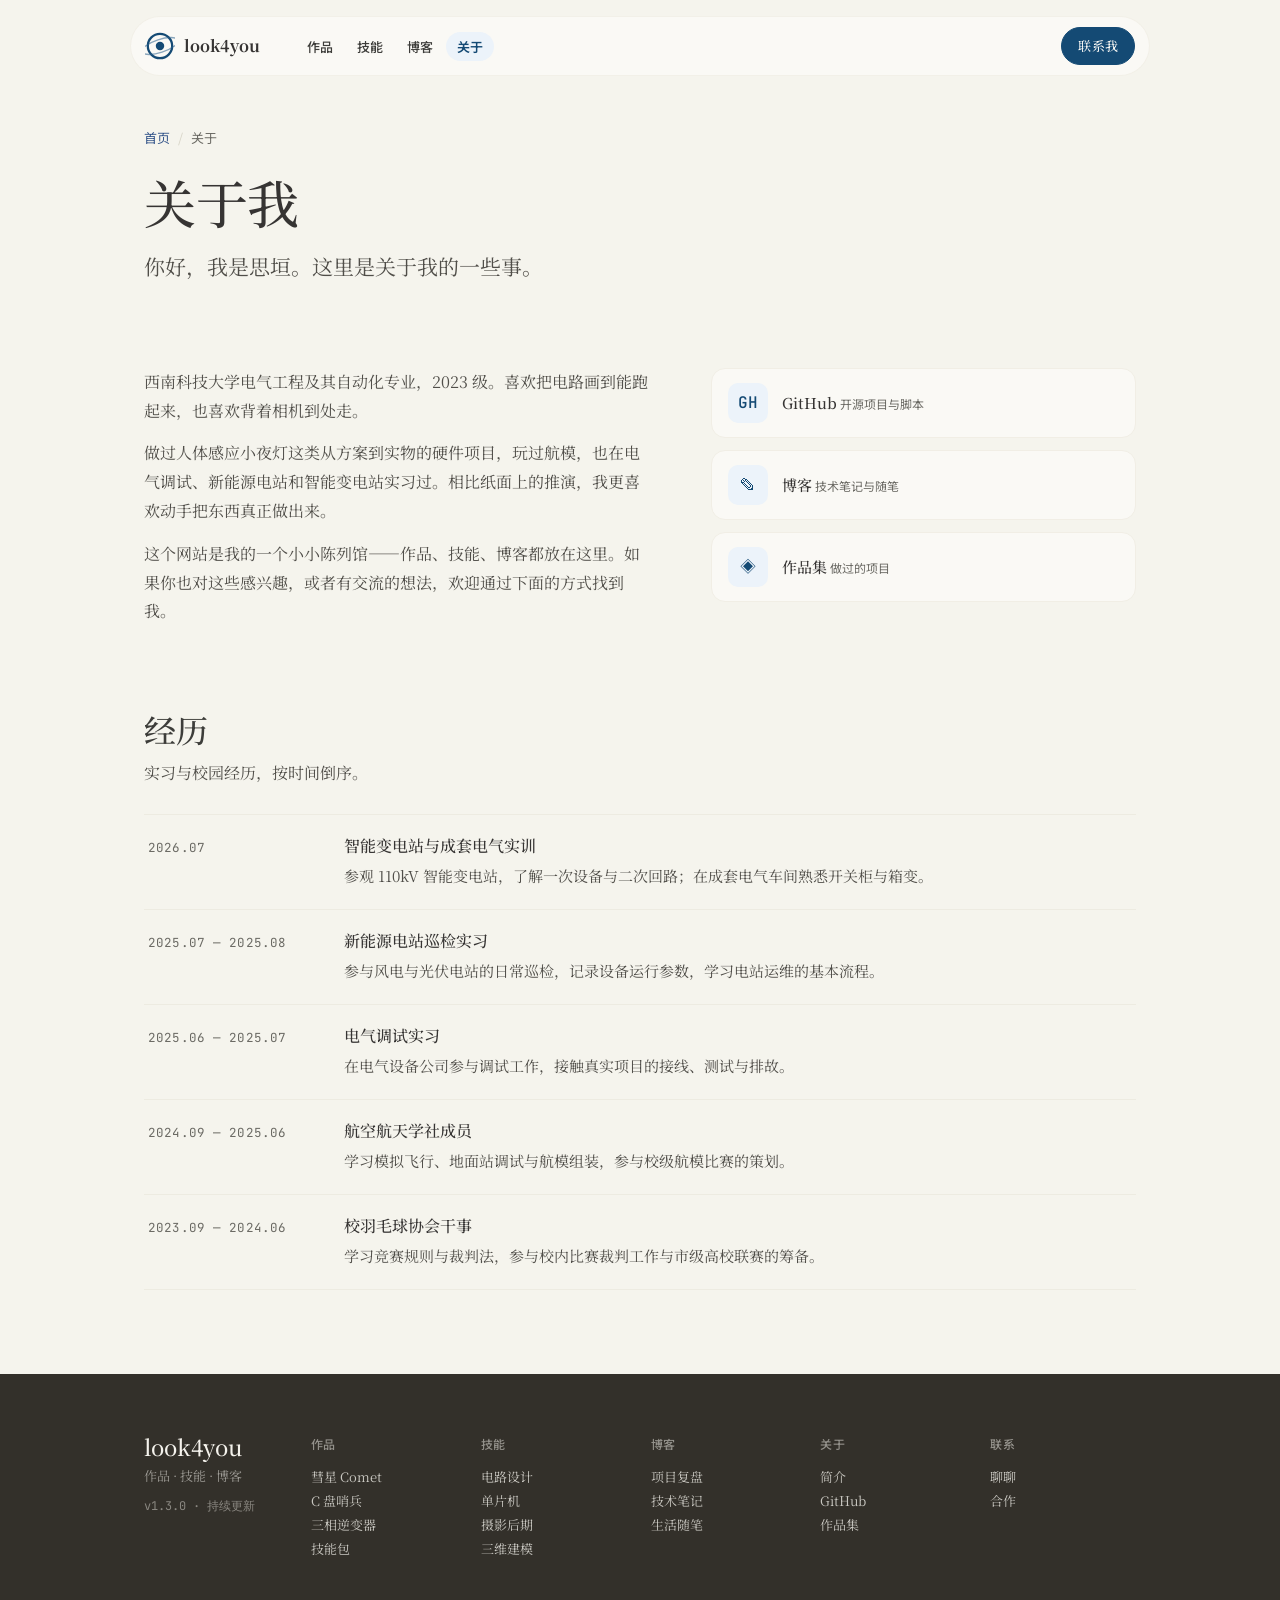
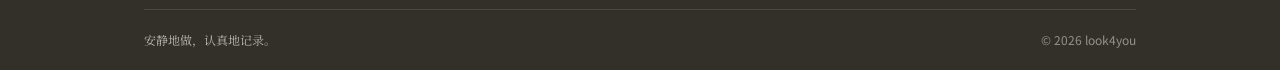
==== commit 6d535126: "全站改名 look4you；页脚与导航改为全站共享可编辑字段，补齐所有文字标记；新增联系页与留言生成；加入弹性过渡动效（motion.js）" ====
--- a/about.html
+++ b/about.html
@@ -3,8 +3,8 @@
 <head>
 <meta charset="utf-8">
 <meta name="viewport" content="width=device-width, initial-scale=1">
-<title>关于 · WWS 思垣</title>
-<meta name="description" content="关于 WWS。">
+<title>关于 · look4you</title>
+<meta name="description" content="关于 look4you。">
 <link rel="preconnect" href="https://fonts.googleapis.com">
 <link rel="preconnect" href="https://fonts.gstatic.com" crossorigin>
 <link href="https://fonts.googleapis.com/css2?family=Noto+Serif+SC:wght@400;500;600;700&family=Noto+Sans+SC:wght@400;500;700&family=JetBrains+Mono:wght@400;500&display=swap" rel="stylesheet">
@@ -24,16 +24,16 @@
           <ellipse cx="16" cy="16" rx="20" ry="7" fill="none" stroke="#2d618c" stroke-width="1.4" opacity="0.55" transform="rotate(-18 16 16)"/>
           <circle cx="16" cy="16" r="4.5" fill="#144a74"/>
         </svg>
-        <b>WWS<span class="cn">思垣</span></b>
+        <b><span data-field="nav.name" data-label="导航·品牌名" data-group="导航">look4you</span></b>
       </a>
       <div class="nav-links">
-        <a href="works.html">作品</a>
-        <a href="skills.html">技能</a>
-        <a href="blog.html">博客</a>
-        <a href="about.html" class="active" aria-current="page">关于</a>
+        <a href="works.html"><span data-field="nav.l1" data-label="导航·作品" data-group="导航">作品</span></a>
+        <a href="skills.html"><span data-field="nav.l2" data-label="导航·技能" data-group="导航">技能</span></a>
+        <a href="blog.html"><span data-field="nav.l3" data-label="导航·博客" data-group="导航">博客</span></a>
+        <a href="about.html" class="active" aria-current="page"><span data-field="nav.l4" data-label="导航·关于" data-group="导航">关于</span></a>
       </div>
       <div class="nav-actions">
-        <a class="btn-primary btn-sm" href="about.html#contact">联系我</a>
+        <a class="btn-primary btn-sm" href="contact.html"><span data-field="nav.cta" data-label="导航·联系按钮" data-group="导航">联系我</span></a>
       </div>
     </nav>
   </header>
@@ -41,7 +41,7 @@
   <main id="main">
 
     <section class="page-hero">
-      <nav class="crumb"><a href="index.html">首页</a><span class="sep">/</span>关于</nav>
+      <nav class="crumb"><a href="index.html"><span data-field="about.cr1" data-label="面包屑 1" data-group="页头">首页</span></a><span class="sep">/</span><span data-field="crumb" data-label="面包屑当前页" data-group="页头">关于</span></nav>
       <h1 data-field="page.title" data-label="页面标题" data-group="页头">关于我</h1>
       <p class="lede" data-field="page.lede" data-label="页面导语" data-type="textarea" data-group="页头">你好，我是思垣。这里是关于我的一些事。</p>
     </section>
@@ -129,47 +129,47 @@
   <div class="foot-inner">
     <div class="foot-top">
       <div class="mark">
-        <div class="wm-name">WWS<span class="cn"> · 思垣</span></div>
-        <div class="wm-sub">作品 · 技能 · 博客</div>
-        <div class="wm-ver">v1.1.0 · 持续更新</div>
+        <div class="wm-name"><span data-field="footer.name" data-label="页脚品牌名" data-group="页脚">look4you</span></div>
+        <div class="wm-sub" data-field="footer.sub" data-label="页脚副标题" data-group="页脚">作品 · 技能 · 博客</div>
+        <div class="wm-ver" data-field="footer.ver" data-label="页脚版本行" data-group="页脚">v1.3.0 · 持续更新</div>
       </div>
       <div class="foot-cols">
         <div class="foot-col">
-          <div class="foot-col-title">作品</div>
-          <a href="works.html">人体感应小夜灯</a>
-          <a href="works.html">航模与飞行</a>
-          <a href="works.html">光影笔记</a>
-          <a href="works.html">写作</a>
+          <div class="foot-col-title" data-field="footer.c1t" data-label="页脚·作品·标题" data-group="页脚">作品</div>
+          <a href="work-comet.html"><span data-field="footer.c1l1" data-label="页脚·作品·链接1" data-group="页脚">彗星 Comet</span></a>
+          <a href="work-sentinel.html"><span data-field="footer.c1l2" data-label="页脚·作品·链接2" data-group="页脚">C 盘哨兵</span></a>
+          <a href="work-inverter.html"><span data-field="footer.c1l3" data-label="页脚·作品·链接3" data-group="页脚">三相逆变器</span></a>
+          <a href="work-skills.html"><span data-field="footer.c1l4" data-label="页脚·作品·链接4" data-group="页脚">技能包</span></a>
         </div>
         <div class="foot-col">
-          <div class="foot-col-title">技能</div>
-          <a href="skills.html">电路设计</a>
-          <a href="skills.html">单片机</a>
-          <a href="skills.html">摄影后期</a>
-          <a href="skills.html">三维建模</a>
+          <div class="foot-col-title" data-field="footer.c2t" data-label="页脚·技能·标题" data-group="页脚">技能</div>
+          <a href="skills.html"><span data-field="footer.c2l1" data-label="页脚·技能·链接1" data-group="页脚">电路设计</span></a>
+          <a href="skills.html"><span data-field="footer.c2l2" data-label="页脚·技能·链接2" data-group="页脚">单片机</span></a>
+          <a href="skills.html"><span data-field="footer.c2l3" data-label="页脚·技能·链接3" data-group="页脚">摄影后期</span></a>
+          <a href="skills.html"><span data-field="footer.c2l4" data-label="页脚·技能·链接4" data-group="页脚">三维建模</span></a>
         </div>
         <div class="foot-col">
-          <div class="foot-col-title">博客</div>
-          <a href="blog.html">项目复盘</a>
-          <a href="blog.html">技术笔记</a>
-          <a href="blog.html">生活随笔</a>
+          <div class="foot-col-title" data-field="footer.c3t" data-label="页脚·博客·标题" data-group="页脚">博客</div>
+          <a href="blog.html"><span data-field="footer.c3l1" data-label="页脚·博客·链接1" data-group="页脚">项目复盘</span></a>
+          <a href="blog.html"><span data-field="footer.c3l2" data-label="页脚·博客·链接2" data-group="页脚">技术笔记</span></a>
+          <a href="blog.html"><span data-field="footer.c3l3" data-label="页脚·博客·链接3" data-group="页脚">生活随笔</span></a>
         </div>
         <div class="foot-col">
-          <div class="foot-col-title">关于</div>
-          <a href="about.html">简介</a>
-          <a href="https://github.com/look4you-yuan">GitHub</a>
-          <a href="works.html">作品集</a>
+          <div class="foot-col-title" data-field="footer.c4t" data-label="页脚·关于·标题" data-group="页脚">关于</div>
+          <a href="about.html"><span data-field="footer.c4l1" data-label="页脚·关于·链接1" data-group="页脚">简介</span></a>
+          <a href="https://github.com/look4you-yuan"><span data-field="footer.c4l2" data-label="页脚·关于·链接2" data-group="页脚">GitHub</span></a>
+          <a href="works.html"><span data-field="footer.c4l3" data-label="页脚·关于·链接3" data-group="页脚">作品集</span></a>
         </div>
         <div class="foot-col">
-          <div class="foot-col-title">联系</div>
-          <a href="about.html#contact">交流</a>
-          <a href="about.html#contact">合作</a>
+          <div class="foot-col-title" data-field="footer.c5t" data-label="页脚·联系·标题" data-group="页脚">联系</div>
+          <a href="contact.html"><span data-field="footer.c5l1" data-label="页脚·联系·链接1" data-group="页脚">聊聊</span></a>
+          <a href="contact.html"><span data-field="footer.c5l2" data-label="页脚·联系·链接2" data-group="页脚">合作</span></a>
         </div>
       </div>
     </div>
     <div class="foot-bottom">
-      <span class="ethos">安静地做，认真地记录。</span>
-      <span>© 2026 WWS · 思垣</span>
+      <span class="ethos" data-field="footer.ethos" data-label="页脚格言" data-group="页脚">安静地做，认真地记录。</span>
+      <span data-field="footer.copy" data-label="页脚版权行" data-group="页脚">© 2026 look4you</span>
     </div>
   </div>
 </footer>
@@ -182,6 +182,7 @@
 <div id="editor-drawer" class="editor-drawer" hidden></div>
 
 <script src="editor.js"></script>
+<script src="motion.js"></script>
 
 </body>
 </html>
--- a/styles.css
+++ b/styles.css
@@ -371,6 +371,9 @@
   opacity: 0.55;
 }
 
+.fcard:nth-child(even) {
+  grid-template-columns: minmax(0, 584px) minmax(0, 200px);
+}
 .fcard:nth-child(even) .fcard-media { order: 2; }
 
 .fcard-media { margin: 0; width: 200px; }
@@ -723,15 +726,7 @@
 /* ==========================================================================
    滚动显现动画
    ========================================================================== */
-.reveal {
-  opacity: 0;
-  transform: translateY(20px);
-  transition: opacity 0.6s var(--ease), transform 0.6s var(--ease);
-}
-.reveal.is-visible {
-  opacity: 1;
-  transform: translateY(0);
-}
+/* 旧的 .reveal 入场已由 motion.js 统一接管，此处不再隐藏元素 */
 
 @media (prefers-reduced-motion: reduce) {
   * { animation: none !important; transition: none !important; }
@@ -978,6 +973,8 @@
     grid-template-columns: minmax(0, 150px) minmax(0, 1fr);
     gap: 20px 32px;
   }
+  .fcard:nth-child(even) { grid-template-columns: minmax(0, 150px) minmax(0, 1fr); }
+  .fcard:nth-child(even) .fcard-media { order: 0; }
   .fcard-media, .work-icon { width: 150px; height: 150px; }
   .work-icon svg { width: 86px; height: 86px; }
   .blog-cards { grid-template-columns: 1fr; }
@@ -994,6 +991,7 @@
   .hero-trust { flex-wrap: wrap; gap: 4px 12px; }
   .hero-cta .btn-primary, .hero-cta .btn-ghost { min-width: 128px; padding: 0 22px; height: 42px; }
   .fcard { grid-template-columns: 1fr; gap: 16px; }
+  .fcard:nth-child(even) { grid-template-columns: 1fr; }
   .fcard:nth-child(even) .fcard-media { order: 0; }
   .fcard-media { margin: 0 auto; }
   .fcard-name { font-size: 20px; }
@@ -1320,3 +1318,432 @@
 @media (max-width: 640px) {
   .exp-item { grid-template-columns: 1fr; gap: 6px; padding: 16px 2px; }
 }
+
+/* ==========================================================================
+   作品分组 & 卡片缩略图
+   ========================================================================== */
+.group-head {
+  margin-top: var(--section-gap);
+  margin-bottom: 30px;
+  padding-bottom: 16px;
+  border-bottom: 1px solid var(--line);
+}
+.group-head .section-eyebrow { margin-bottom: 8px; }
+.group-head .section-lede { margin-top: 10px; }
+.group-head.tight { margin-top: 0; }
+
+.fcard-shot {
+  width: 200px;
+  height: 132px;
+  border-radius: 10px;
+  overflow: hidden;
+  border: 1px solid var(--line);
+  background: var(--warm-sand);
+  transition: border-color 0.25s var(--ease), transform 0.35s var(--ease);
+}
+.fcard-shot img { width: 100%; height: 100%; object-fit: cover; display: block; }
+.fcard:hover .fcard-shot {
+  border-color: color-mix(in srgb, var(--brand) 34%, var(--line));
+  transform: translateY(-2px);
+}
+
+.fcard-more {
+  display: inline-flex;
+  align-items: center;
+  gap: 7px;
+  margin-top: 16px;
+  font-family: var(--sans);
+  font-size: 13px;
+  font-weight: 500;
+  color: var(--brand);
+}
+.fcard-more i {
+  font-style: normal;
+  transition: transform 0.22s var(--ease);
+}
+.fcard:hover .fcard-more i { transform: translateX(4px); }
+
+/* ==========================================================================
+   作品详情页
+   ========================================================================== */
+.work-meta {
+  display: grid;
+  grid-template-columns: repeat(4, minmax(0, 1fr));
+  gap: 18px 24px;
+  margin: 34px 0 0;
+  padding: 22px 0 0;
+  border-top: 1px solid var(--line-faint);
+}
+.work-meta dt {
+  font-family: var(--sans);
+  font-size: 12px;
+  letter-spacing: 0.04em;
+  color: var(--stone-soft);
+  margin: 0 0 6px;
+}
+.work-meta dd {
+  margin: 0;
+  font-family: var(--serif);
+  font-size: 15px;
+  line-height: 1.5;
+  color: var(--dark-warm);
+}
+
+.work-cover { margin: 0 0 52px; }
+.work-cover img {
+  width: 100%;
+  display: block;
+  border-radius: 14px;
+  border: 1px solid var(--line);
+  box-shadow: 0 12px 34px rgba(54, 52, 51, 0.09);
+}
+.work-cover figcaption {
+  margin-top: 14px;
+  font-family: var(--sans);
+  font-size: 12.5px;
+  color: var(--stone-soft);
+  text-align: center;
+}
+
+.stat-row {
+  display: grid;
+  grid-template-columns: repeat(4, minmax(0, 1fr));
+  gap: 1px;
+  background: var(--line-faint);
+  border: 1px solid var(--line-faint);
+  border-radius: 14px;
+  overflow: hidden;
+  margin: 0 0 52px;
+}
+.stat { background: var(--ivory); padding: 22px 20px 24px; }
+.stat b {
+  display: block;
+  font-family: var(--serif);
+  font-weight: 500;
+  font-size: 30px;
+  line-height: 1.1;
+  letter-spacing: -0.01em;
+  color: var(--brand);
+}
+.stat b em { font-style: normal; font-size: 16px; margin-left: 3px; color: var(--brand-light); }
+.stat span {
+  display: block;
+  margin-top: 9px;
+  font-family: var(--sans);
+  font-size: 12.5px;
+  line-height: 1.45;
+  color: var(--stone);
+}
+
+.gallery {
+  display: grid;
+  grid-template-columns: repeat(2, minmax(0, 1fr));
+  gap: 30px 26px;
+  margin: 26px 0 0;
+}
+.gallery.g-3 { grid-template-columns: repeat(3, minmax(0, 1fr)); gap: 22px 18px; }
+.gallery figure { margin: 0; }
+.gallery img {
+  width: 100%;
+  display: block;
+  border-radius: 10px;
+  border: 1px solid var(--line);
+  background: var(--ivory);
+}
+.gallery figcaption {
+  margin-top: 10px;
+  font-family: var(--sans);
+  font-size: 12.5px;
+  line-height: 1.5;
+  color: var(--stone);
+}
+.gallery .span-2 { grid-column: span 2; }
+
+.spec {
+  width: 100%;
+  border-collapse: collapse;
+  margin: 4px 0 22px;
+  font-family: var(--sans);
+  font-size: 14px;
+}
+.spec caption {
+  caption-side: top;
+  text-align: left;
+  font-family: var(--sans);
+  font-size: 12.5px;
+  color: var(--stone-soft);
+  padding-bottom: 10px;
+}
+.spec th {
+  width: 32%;
+  text-align: left;
+  font-weight: 500;
+  color: var(--stone);
+  padding: 10px 16px 10px 0;
+  border-bottom: 1px solid var(--line);
+  vertical-align: top;
+  white-space: nowrap;
+}
+.spec td {
+  padding: 10px 0;
+  border-bottom: 1px solid var(--line-faint);
+  color: var(--dark-warm);
+  line-height: 1.6;
+}
+
+.callout {
+  margin: 28px 0;
+  padding: 18px 22px;
+  border-left: 3px solid var(--brand);
+  background: var(--ivory);
+  border-radius: 0 10px 10px 0;
+  font-family: var(--serif);
+  font-size: 15px;
+  line-height: 1.8;
+  color: var(--olive);
+}
+.callout b { color: var(--dark-warm); font-weight: 600; }
+
+.work-nav {
+  display: flex;
+  justify-content: space-between;
+  gap: 20px;
+  flex-wrap: wrap;
+  margin-top: var(--section-gap);
+  padding-top: 26px;
+  border-top: 1px solid var(--line-faint);
+  font-family: var(--sans);
+  font-size: 14px;
+}
+.work-nav a { color: var(--ink); }
+.work-nav a:hover { color: var(--brand); }
+.work-nav .dir { color: var(--stone-soft); margin-right: 6px; font-size: 12.5px; }
+
+@media (max-width: 880px) {
+  .work-meta { grid-template-columns: repeat(2, minmax(0, 1fr)); }
+  .stat-row { grid-template-columns: repeat(2, minmax(0, 1fr)); }
+  .gallery.g-3 { grid-template-columns: repeat(2, minmax(0, 1fr)); }
+}
+
+@media (max-width: 640px) {
+  .work-meta { grid-template-columns: 1fr; gap: 14px; }
+  .stat-row { grid-template-columns: repeat(2, minmax(0, 1fr)); }
+  .stat b { font-size: 26px; }
+  .gallery, .gallery.g-3 { grid-template-columns: 1fr; }
+  .gallery .span-2 { grid-column: span 1; }
+  .fcard-shot { width: 150px; height: 100px; }
+}
+
+.formula {
+  font-family: var(--serif);
+  font-size: 17px;
+  color: var(--dark-warm);
+  text-align: center;
+  letter-spacing: 0.01em;
+  margin: 22px 0 26px;
+}
+.formula sub, .formula sup { font-size: 0.68em; }
+
+/* 控制台搜索框 */
+.ed-search {
+  flex: 1 1 100%;
+  margin-top: 2px;
+  height: 32px;
+  padding: 0 12px;
+  font-family: var(--sans);
+  font-size: 12.5px;
+  color: var(--near-black);
+  background: #fff;
+  border: 1px solid var(--line);
+  border-radius: 8px;
+  transition: border-color 0.15s;
+}
+.ed-search:focus { outline: none; border-color: var(--brand-light); }
+
+/* ==========================================================================
+   联系页
+   ========================================================================== */
+.contact-wrap {
+  display: grid;
+  grid-template-columns: minmax(0, 1fr) minmax(0, 1.06fr);
+  gap: 56px 72px;
+  align-items: start;
+}
+
+.block-title {
+  font-family: var(--serif);
+  font-weight: 500;
+  font-size: 26px;
+  line-height: 1.3;
+  color: var(--dark-warm);
+  margin: 0 0 12px;
+}
+.block-lede {
+  font-family: var(--serif);
+  font-size: var(--text-body);
+  line-height: 1.75;
+  color: var(--olive);
+  margin: 0 0 22px;
+}
+.block-note {
+  font-family: var(--sans);
+  font-size: 13px;
+  line-height: 1.7;
+  color: var(--stone-soft);
+  margin: 20px 0 0;
+  padding-top: 16px;
+  border-top: 1px solid var(--line-faint);
+}
+
+.msg-form { display: grid; gap: 16px; margin: 0; }
+.field-row { display: grid; grid-template-columns: 1fr 1fr; gap: 14px; }
+
+.fld { display: grid; gap: 7px; }
+.fld label {
+  font-family: var(--sans);
+  font-size: 12.5px;
+  color: var(--stone);
+}
+.fld input,
+.fld textarea {
+  width: 100%;
+  font-family: var(--sans);
+  font-size: 14px;
+  color: var(--near-black);
+  background: #fff;
+  border: 1px solid var(--line);
+  border-radius: 10px;
+  transition: border-color 0.2s var(--ease), box-shadow 0.25s var(--ease);
+}
+.fld input { height: 46px; padding: 0 14px; }
+.fld textarea { padding: 12px 14px; min-height: 148px; line-height: 1.7; resize: vertical; }
+.fld input::placeholder,
+.fld textarea::placeholder { color: var(--stone-soft); }
+.fld input:focus,
+.fld textarea:focus {
+  outline: none;
+  border-color: var(--brand-light);
+  box-shadow: 0 0 0 3px rgba(20, 74, 116, 0.09);
+}
+
+.form-actions {
+  display: flex;
+  align-items: center;
+  gap: 16px;
+  flex-wrap: wrap;
+  margin-top: 2px;
+}
+.form-status {
+  font-family: var(--sans);
+  font-size: 13px;
+  color: var(--stone);
+  transition: color 0.2s var(--ease);
+}
+.form-status.ok { color: #2f6b4f; }
+.form-status.warn { color: #a35a3a; }
+
+.form-preview {
+  margin-top: 24px;
+  border: 1px solid var(--line);
+  border-radius: 12px;
+  background: var(--ivory);
+  overflow: hidden;
+}
+.preview-head {
+  display: flex;
+  align-items: center;
+  justify-content: space-between;
+  gap: 12px;
+  padding: 10px 14px;
+  border-bottom: 1px solid var(--line-faint);
+  font-family: var(--sans);
+  font-size: 12.5px;
+  color: var(--stone);
+}
+.form-preview pre {
+  margin: 0;
+  padding: 16px;
+  font-family: var(--sans);
+  font-size: 13.5px;
+  line-height: 1.8;
+  color: var(--olive);
+  white-space: pre-wrap;
+  word-break: break-word;
+}
+
+@media (max-width: 880px) {
+  .contact-wrap { grid-template-columns: 1fr; gap: 48px; }
+}
+@media (max-width: 640px) {
+  .field-row { grid-template-columns: 1fr; }
+  .block-title { font-size: 22px; }
+}
+
+/* ==========================================================================
+   弹性过渡动效（仅在 motion.js 介入时生效）
+   ========================================================================== */
+.js-motion body { opacity: 0; }
+.js-motion.motion-in body { opacity: 1; transition: opacity 0.42s ease-out; }
+.js-motion.motion-out body { opacity: 0; transition: opacity 0.14s ease-in; }
+
+/* 终态写在 .m-in 上：即使过渡没跑，内容也是可见的 */
+.js-motion .m-target {
+  opacity: 0;
+  transform: translateY(18px) scale(0.985);
+  transition: opacity 0.62s cubic-bezier(0.22, 0.9, 0.3, 1),
+              transform 0.78s cubic-bezier(0.34, 1.4, 0.5, 1);
+  will-change: opacity, transform;
+}
+.js-motion .m-target.m-in { opacity: 1; transform: none; }
+
+/* 导航滚动收缩 */
+.js-motion .nav-wrap { transition: top 0.42s cubic-bezier(0.34, 1.42, 0.5, 1); }
+.js-motion .nav-scrolled { top: 9px; }
+.js-motion .site-nav {
+  transition: box-shadow 0.5s cubic-bezier(0.34, 1.42, 0.5, 1),
+              background 0.3s var(--ease),
+              border-color 0.3s var(--ease);
+}
+.js-motion .nav-scrolled .site-nav {
+  background: color-mix(in srgb, var(--ivory) 86%, transparent);
+  backdrop-filter: blur(16px) saturate(1.25);
+  -webkit-backdrop-filter: blur(16px) saturate(1.25);
+  box-shadow: 0 10px 34px rgba(54, 52, 51, 0.11);
+  border-color: color-mix(in srgb, var(--line) 72%, transparent);
+}
+
+/* 按钮：悬停轻抬，按下回弹 */
+.js-motion .btn-primary,
+.js-motion .btn-ghost {
+  transition: transform 0.42s cubic-bezier(0.34, 1.42, 0.5, 1),
+              background 0.2s var(--ease),
+              border-color 0.2s var(--ease),
+              color 0.2s var(--ease);
+}
+.js-motion .btn-primary:hover,
+.js-motion .btn-ghost:hover { transform: translateY(-1.5px) scale(1.018); }
+.js-motion .btn-primary:active,
+.js-motion .btn-ghost:active { transform: scale(0.965); transition-duration: 0.12s; }
+
+@media (hover: hover) {
+  .js-motion .fcard,
+  .js-motion .blog-row,
+  .js-motion .blog-card,
+  .js-motion .contact-card,
+  .js-motion .gallery figure img {
+    transition: transform 0.52s cubic-bezier(0.34, 1.42, 0.5, 1),
+                box-shadow 0.52s cubic-bezier(0.34, 1.42, 0.5, 1),
+                border-color 0.3s var(--ease);
+  }
+  .js-motion .fcard:hover { transform: translateY(-4px); }
+  .js-motion .blog-row:hover { transform: translateY(-3px); }
+  .js-motion .blog-card:hover { transform: translateY(-4px); }
+  .js-motion .contact-card:hover { transform: translateX(3px); }
+  .js-motion .gallery figure:hover img { transform: translateY(-3px) scale(1.012); }
+}
+
+/* 减弱动效：一律不做 */
+@media (prefers-reduced-motion: reduce) {
+  .js-motion body { opacity: 1 !important; }
+  .js-motion .m-target { opacity: 1 !important; }
+}
